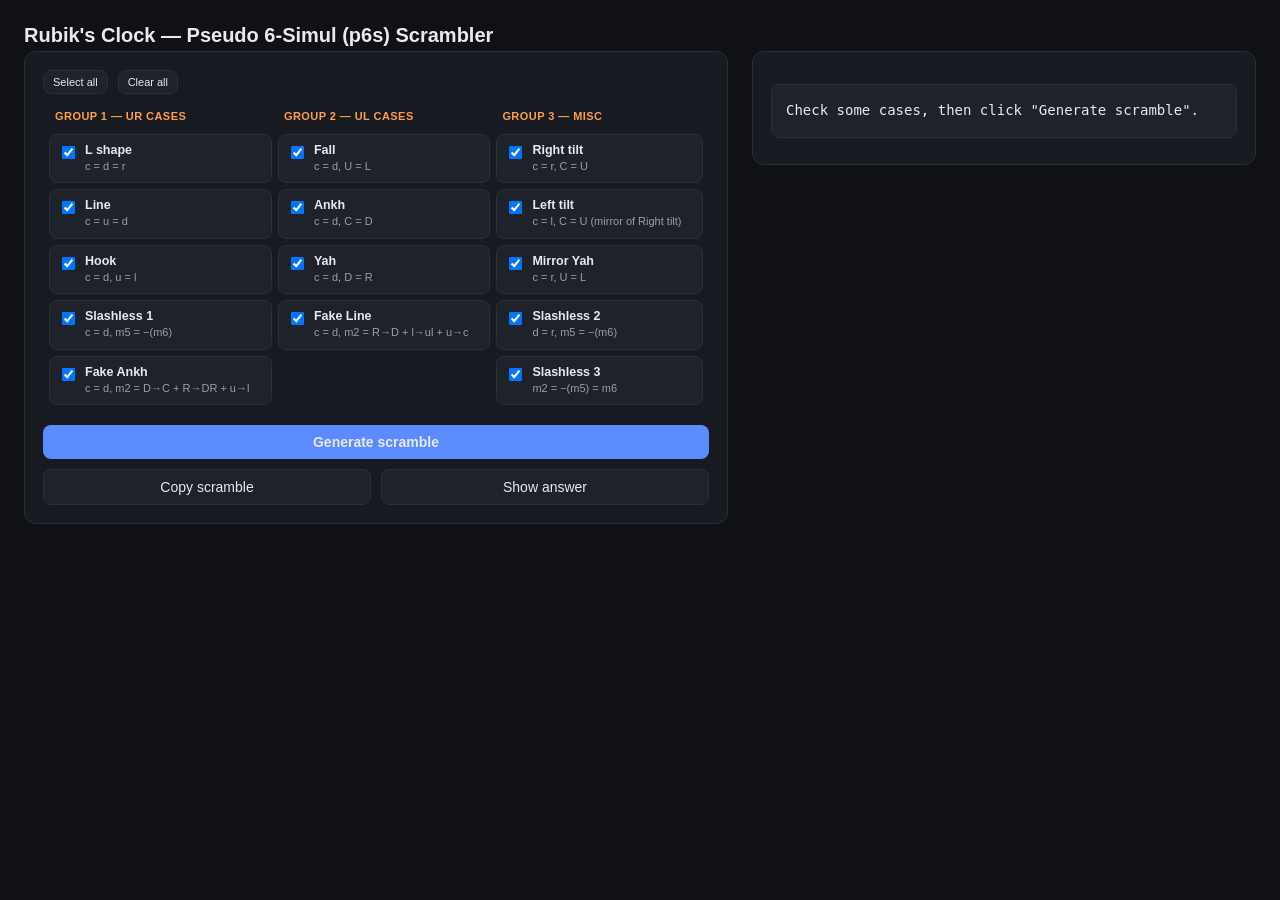
==== index.html @ 526c6798 "Add files via upload" ====
<!DOCTYPE html>
<html lang="en">
<head>
<meta charset="UTF-8">
<meta name="viewport" content="width=device-width, initial-scale=1.0">
<title>Rubik's Clock p6s Scrambler</title>
<link rel="stylesheet" href="style.css">
</head>
<body>

<h1>Rubik's Clock — Pseudo 6-Simul (p6s) Scrambler</h1>

<div class="layout">
  <div class="panel" style="flex:1 1 520px;">
    <div class="select-all-row">
      <button class="secondary" id="selectAllBtn">Select all</button>
      <button class="secondary" id="clearAllBtn">Clear all</button>
    </div>
    <table class="case-table" id="caseTable"></table>

    <button id="genBtn" style="margin-top:14px;">Generate scramble</button>
    <div class="footer-row">
      <button class="secondary" id="copyBtn">Copy scramble</button>
      <button class="secondary" id="answerBtn">Show answer</button>
    </div>

    <div class="answer-box" id="answerBox"></div>
  </div>

  <div class="panel">
    <div class="scramble-box" id="scrambleBox">Check some cases, then click "Generate scramble".</div>
    <div class="meta-tag" id="metaTag"></div>
    <div class="draw-wrap" id="drawWrap"></div>
  </div>
</div>
<script src="script.js"></script>
</body>
</html>
---- style.css ----
:root{
    --bg:#0f1115; --panel:#171a21; --panel2:#1e222b; --border:#2a2f3a;
    --text:#e8eaed; --dim:#9aa0ab; --accent:#5b8cff; --accent2:#ff9d4d; --good:#4caf7d;
  }
  *{box-sizing:border-box;}
  body{margin:0; font-family:-apple-system,BlinkMacSystemFont,"Segoe UI",Roboto,Helvetica,Arial,sans-serif; background:var(--bg); color:var(--text); padding:24px;}
  h1{font-size:20px; margin:0 0 4px;}
  .sub{color:var(--dim); font-size:13px; margin-bottom:20px;}
  .layout{display:flex; gap:24px; flex-wrap:wrap; align-items:flex-start;}
  .panel{background:var(--panel); border:1px solid var(--border); border-radius:12px; padding:18px; flex:1 1 320px; min-width:300px;}
  .case-table{width:100%; border-collapse:separate; border-spacing:6px;}
  .case-table th{font-size:11px; text-transform:uppercase; letter-spacing:.04em; color:var(--accent2); font-weight:700; text-align:left; padding:2px 6px 6px;}
  .case-cell{background:var(--panel2); border:1px solid var(--border); border-radius:8px; padding:8px; vertical-align:top;}
  .case-cell:hover{border-color:var(--accent);}
  .case-cell.empty{background:transparent; border:none;}
  .case-cell .row{display:flex; align-items:flex-start; gap:7px;}
  .case-cell input{margin-top:3px;}
  .case-cell .lbl{font-size:12.5px; cursor:pointer;}
  .case-cell .lbl .name{font-weight:600; display:block;}
  .case-cell .lbl .desc{display:block; color:var(--dim); font-size:11px; margin-top:2px; line-height:1.4;}
  .select-all-row{display:flex; gap:10px; margin-bottom:8px;}
  .select-all-row button{width:auto; font-size:11px; padding:5px 9px; background:var(--panel2); border:1px solid var(--border); color:var(--dim); font-weight:500;}
  button{font-size:14px; padding:9px 12px; border-radius:8px; border:none; background:var(--accent); color:var(--text); font-weight:600; cursor:pointer; width:100%;}
  button:hover{filter:brightness(1.08);}
  button.secondary{background:var(--panel2); border:1px solid var(--border); color:var(--text); font-weight:500;}
  .footer-row{display:flex; gap:10px; margin-top:10px;}
  .scramble-box{background:var(--panel2); border:1px solid var(--border); border-radius:8px; padding:14px; font-family:"SF Mono",Menlo,Consolas,monospace; font-size:14px; line-height:1.7; word-break:break-all; margin-top:14px; min-height:48px;}
  .scramble-box .tag{color:var(--accent2); font-weight:600; margin-right:2px;}
  .meta-tag{font-size:11px; color:var(--dim); margin-top:8px;}
  .draw-wrap{display:flex; gap:28px; justify-content:center; flex-wrap:wrap; margin-top:6px;}
  .face{text-align:center;}
  .face h3{font-size:13px; color:var(--dim); font-weight:600; margin:0 0 8px; text-transform:uppercase; letter-spacing:.04em;}
  .grid3{display:grid; grid-template-columns:repeat(3,1fr); gap:6px; width:198px; margin:0 auto;}
  .dial-cell{display:flex; flex-direction:column; align-items:center; gap:3px;}
  .dial-label{font-size:10px; color:var(--dim);}
  svg.dial{width:56px; height:56px;}
  .answer-box{background:var(--panel2); border:1px solid var(--border); border-radius:8px; padding:14px; margin-top:14px; font-family:"SF Mono",Menlo,Consolas,monospace; font-size:13px; line-height:1.9; display:none;}
  .answer-box.show{display:block;}
  .answer-box .caseline{color:var(--good); font-weight:600; margin-bottom:6px; font-family:-apple-system,sans-serif;}
  .note{font-size:12px; color:var(--dim); margin-top:16px; line-height:1.5; border-top:1px solid var(--border); padding-top:12px;}
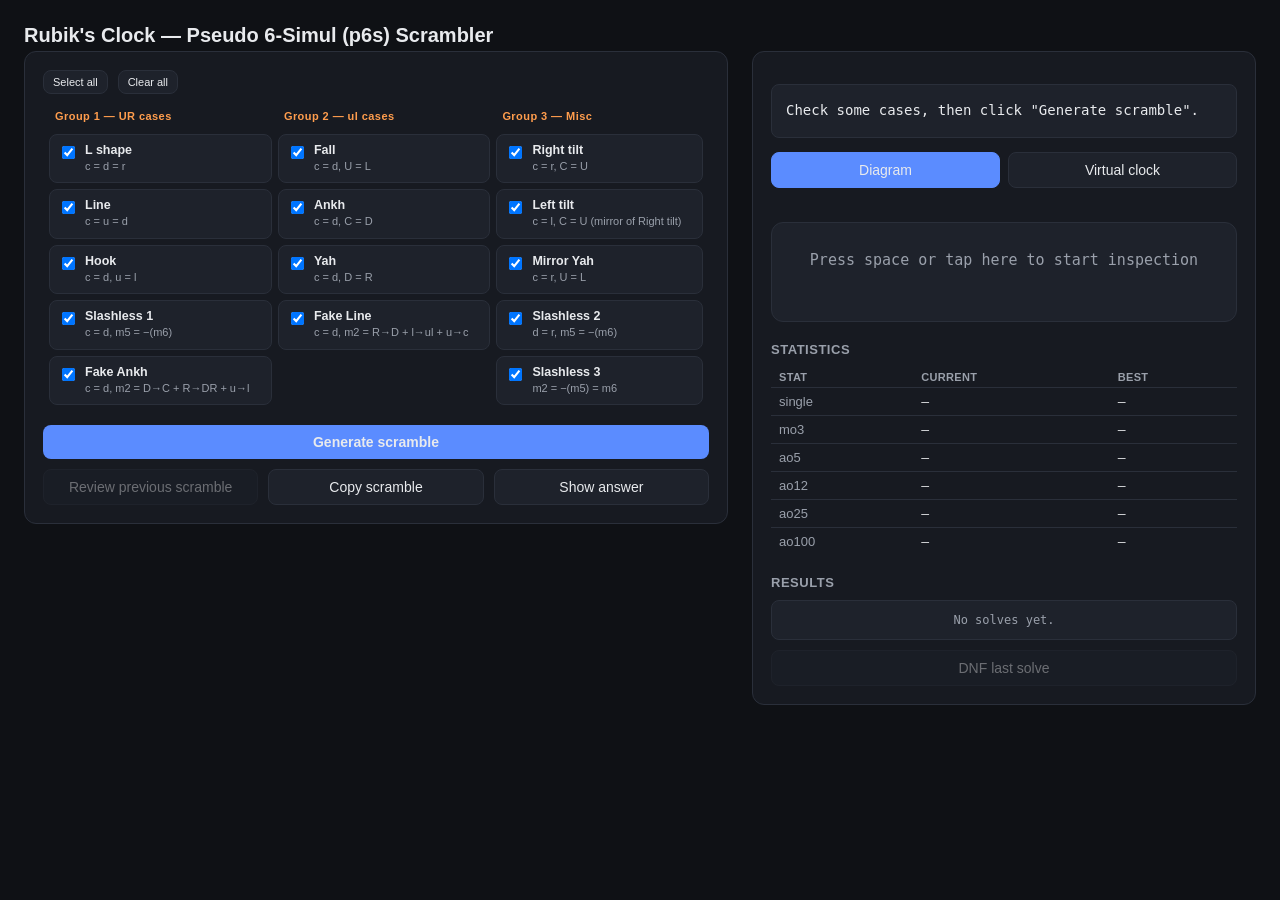
==== commit c10cd750: "Virtual Clock and Timer Update" ====
--- a/index.html
+++ b/index.html
@@ -20,17 +20,54 @@
 
     <button id="genBtn" style="margin-top:14px;">Generate scramble</button>
     <div class="footer-row">
+      <button class="secondary" id="reviewPrevBtn" disabled>Review previous scramble</button>
       <button class="secondary" id="copyBtn">Copy scramble</button>
       <button class="secondary" id="answerBtn">Show answer</button>
     </div>
 
     <div class="answer-box" id="answerBox"></div>
+
+    <div class="review-box" id="reviewBox"></div>
   </div>
 
   <div class="panel">
     <div class="scramble-box" id="scrambleBox">Check some cases, then click "Generate scramble".</div>
     <div class="meta-tag" id="metaTag"></div>
+
+    <div class="mode-row">
+      <button class="secondary mode-btn active" id="modeScrambleBtn">Diagram</button>
+      <button class="secondary mode-btn" id="modeVirtualBtn">Virtual clock</button>
+    </div>
+
     <div class="draw-wrap" id="drawWrap"></div>
+
+    <div class="virtual-clock-wrap" id="virtualClockWrap" style="display:none;">
+      <div class="vc-controls">
+        <button class="secondary" id="vcFlipX2Btn">x2</button>
+        <button class="secondary" id="vcFlipY2Btn">y2</button>
+        <button class="secondary" id="vcZBtn">z</button>
+        <button class="secondary" id="vcZPrimeBtn">z'</button>
+        <span class="vc-view-label" id="vcViewLabel">Viewing: Front</span>
+      </div>
+      <div class="vc-grid" id="vcGrid"></div>
+      <div class="vc-hint">Drag a corner dial to turn it. Click a corner's pin toggle to flip that pin up/down.</div>
+    </div>
+
+    <div class="timer-box" id="timerBox" tabindex="0">
+      <div class="timer-display" id="timerDisplay">Press space or tap here to start inspection</div>
+      <div class="timer-note" id="timerNote"></div>
+    </div>
+
+    <div class="stats-panel">
+      <h3>Statistics</h3>
+      <table class="stats-table" id="statsTable"></table>
+    </div>
+
+    <div class="results-panel">
+      <h3>Results</h3>
+      <div class="results-list" id="resultsList"><div class="results-empty">No solves yet.</div></div>
+      <button class="secondary" id="dnfBtn" style="margin-top:10px;" disabled>DNF last solve</button>
+    </div>
   </div>
 </div>
 <script src="script.js"></script>
--- a/style.css
+++ b/style.css
@@ -9,7 +9,7 @@
   .layout{display:flex; gap:24px; flex-wrap:wrap; align-items:flex-start;}
   .panel{background:var(--panel); border:1px solid var(--border); border-radius:12px; padding:18px; flex:1 1 320px; min-width:300px;}
   .case-table{width:100%; border-collapse:separate; border-spacing:6px;}
-  .case-table th{font-size:11px; text-transform:uppercase; letter-spacing:.04em; color:var(--accent2); font-weight:700; text-align:left; padding:2px 6px 6px;}
+  .case-table th{font-size:11px; letter-spacing:.04em; color:var(--accent2); font-weight:700; text-align:left; padding:2px 6px 6px;}
   .case-cell{background:var(--panel2); border:1px solid var(--border); border-radius:8px; padding:8px; vertical-align:top;}
   .case-cell:hover{border-color:var(--accent);}
   .case-cell.empty{background:transparent; border:none;}
@@ -36,5 +36,77 @@
   svg.dial{width:56px; height:56px;}
   .answer-box{background:var(--panel2); border:1px solid var(--border); border-radius:8px; padding:14px; margin-top:14px; font-family:"SF Mono",Menlo,Consolas,monospace; font-size:13px; line-height:1.9; display:none;}
   .answer-box.show{display:block;}
-  .answer-box .caseline{color:var(--good); font-weight:600; margin-bottom:6px; font-family:-apple-system,sans-serif;}
+  .answer-box .caseline, .review-box .caseline{color:var(--good); font-weight:600; margin-bottom:6px; font-family:-apple-system,sans-serif;}
   .note{font-size:12px; color:var(--dim); margin-top:16px; line-height:1.5; border-top:1px solid var(--border); padding-top:12px;}
+  .timer-box{
+    margin-top:20px; padding:28px 16px; border-radius:12px; border:1px solid var(--border);
+    background:var(--panel2); text-align:center; cursor:pointer; user-select:none;
+    -webkit-user-select:none; -webkit-tap-highlight-color:transparent; outline:none;
+  }
+  .timer-box:focus{border-color:var(--accent);}
+  .timer-display{
+    font-family:"SF Mono",Menlo,Consolas,monospace; font-size:15px; color:var(--dim);
+    transition:color .15s;
+  }
+  .timer-display.big{font-size:44px; font-weight:700; color:var(--text);}
+  .timer-display.inspecting{color:var(--accent2);}
+  .timer-display.solving{color:var(--good);}
+  .timer-display.dnf{color:#e05a5a;}
+  .timer-note{font-size:12px; color:var(--dim); margin-top:8px; min-height:16px;}
+  button:disabled{opacity:.4; cursor:not-allowed; filter:none;}
+  .stats-panel{margin-top:20px;}
+  .stats-panel h3{font-size:13px; color:var(--dim); font-weight:600; margin:0 0 10px; text-transform:uppercase; letter-spacing:.04em;}
+  .stats-table{width:100%; border-collapse:collapse; font-size:13px;}
+  .stats-table th{text-align:left; font-weight:600; color:var(--dim); font-size:11px; text-transform:uppercase; letter-spacing:.03em; padding:4px 8px; border-bottom:1px solid var(--border);}
+  .stats-table td{padding:6px 8px; border-bottom:1px solid var(--border); font-family:"SF Mono",Menlo,Consolas,monospace;}
+  .stats-table td.label{font-family:-apple-system,sans-serif; color:var(--dim); font-weight:500;}
+  .stats-table tr:last-child td{border-bottom:none;}
+  .results-panel{margin-top:20px;}
+  .results-panel h3{font-size:13px; color:var(--dim); font-weight:600; margin:0 0 10px; text-transform:uppercase; letter-spacing:.04em;}
+  .results-list{max-height:220px; overflow-y:auto; background:var(--panel2); border:1px solid var(--border); border-radius:8px; font-family:"SF Mono",Menlo,Consolas,monospace; font-size:13px;}
+  .results-list .result-row{display:flex; justify-content:space-between; padding:6px 12px; border-bottom:1px solid var(--border);}
+  .results-list .result-row:last-child{border-bottom:none;}
+  .results-list .result-row.dnf{color:#e05a5a;}
+  .results-list .result-num{color:var(--dim); margin-right:10px;}
+  .results-list .penalty-tag{color:var(--accent2); margin-left:6px; font-size:11px;}
+  .results-empty{color:var(--dim); font-size:12px; padding:12px; text-align:center;}
+  .review-box{
+    background:var(--panel2); border:1px solid var(--border); border-radius:8px;
+    padding:14px; margin-top:14px; font-size:13px; line-height:1.7; display:none;
+  }
+  .review-box.show{display:block;}
+  .review-box .review-title{color:var(--good); font-weight:600; margin-bottom:6px; font-size:13px;}
+  .review-box .review-scramble{font-family:"SF Mono",Menlo,Consolas,monospace; font-size:13px; word-break:break-all; margin-bottom:8px; color:var(--text);}
+  .review-box .review-scramble .tag{color:var(--accent2); font-weight:600;}
+  .review-box .review-orient{font-family:"SF Mono",Menlo,Consolas,monospace; font-size:12.5px;}
+  .mode-row{display:flex; gap:8px; margin:14px 0;}
+  .mode-btn{width:auto; flex:1;}
+  .mode-btn.active{background:var(--accent); border-color:var(--accent); color:var(--text);}
+  .vc-controls{display:flex; align-items:center; gap:10px; margin-bottom:14px;}
+  .vc-controls button{width:auto; padding:8px 14px;}
+  .vc-controls button.active{background:var(--accent); border-color:var(--accent); color:var(--text);}
+  .vc-view-label{font-size:12px; color:var(--dim); margin-left:auto;}
+  .virtual-clock-wrap{margin-top:6px;}
+  .vc-grid{
+    position:relative; display:grid; grid-template-columns:repeat(3,1fr); gap:10px; width:272px; margin:0 auto;
+  }
+  .vc-cell{
+    position:relative; width:84px; height:84px; border-radius:50%;
+    background:#1e222b; border:2px solid #3a4050; touch-action:none;
+  }
+  .vc-cell.corner{cursor:grab; border-color:var(--accent);}
+  .vc-cell.corner:active{cursor:grabbing;}
+  .vc-hand{
+    position:absolute; left:50%; top:50%; width:3px; height:34px;
+    background:var(--accent); transform-origin:50% 100%; margin-left:-1.5px; margin-top:-34px;
+    border-radius:2px; pointer-events:none;
+  }
+  .vc-center-dot{position:absolute; left:50%; top:50%; width:5px; height:5px; margin-left:-2.5px; margin-top:-2.5px; border-radius:50%; background:var(--accent2); pointer-events:none;}
+  .vc-marker{position:absolute; width:6px; height:6px; margin-left:-3px; margin-top:-3px; border-radius:50%; background:#e05a5a; pointer-events:none;}
+  .vc-pin{
+    position:absolute; width:20px; height:20px; border-radius:50%; transform:translate(-50%,-50%);
+    background:var(--panel2); border:2px solid var(--border); cursor:pointer; z-index:2;
+    box-shadow:0 0 0 3px var(--panel);
+  }
+  .vc-pin.up{background:var(--good); border-color:var(--good);}
+  .vc-hint{font-size:11.5px; color:var(--dim); margin-top:12px; text-align:center;}
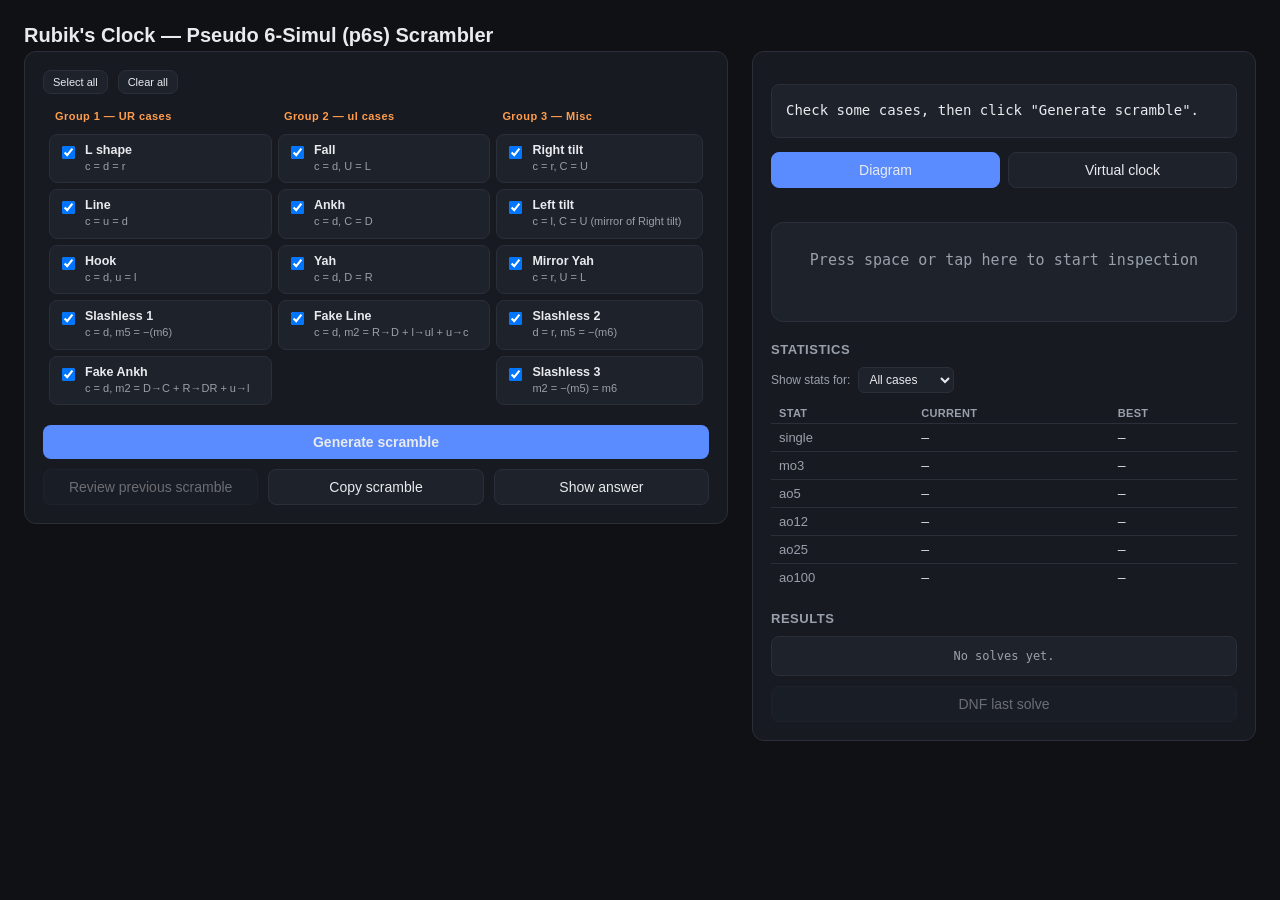
==== commit 6b8619c7: "Stats Update" ====
--- a/index.html
+++ b/index.html
@@ -60,6 +60,10 @@
 
     <div class="stats-panel">
       <h3>Statistics</h3>
+      <div class="stats-filter-row">
+        <label for="statsFilterSelect">Show stats for:</label>
+        <select id="statsFilterSelect"><option value="all">All cases</option></select>
+      </div>
       <table class="stats-table" id="statsTable"></table>
     </div>
 
--- a/style.css
+++ b/style.css
@@ -70,6 +70,11 @@
   .results-list .result-num{color:var(--dim); margin-right:10px;}
   .results-list .penalty-tag{color:var(--accent2); margin-left:6px; font-size:11px;}
   .results-empty{color:var(--dim); font-size:12px; padding:12px; text-align:center;}
+  .stats-filter-row{display:flex; align-items:center; gap:8px; margin-bottom:10px; font-size:12px; color:var(--dim);}
+  .stats-filter-row select{background:var(--panel2); color:var(--text); border:1px solid var(--border); border-radius:6px; padding:4px 6px; font-size:12px;}
+  .results-list .result-row{align-items:center;}
+  .results-list .case-label{color:var(--dim); font-size:11.5px;}
+  .results-list .case-select{background:var(--panel2); color:var(--dim); border:1px solid var(--border); border-radius:5px; padding:2px 4px; font-size:11px; max-width:130px;}
   .review-box{
     background:var(--panel2); border:1px solid var(--border); border-radius:8px;
     padding:14px; margin-top:14px; font-size:13px; line-height:1.7; display:none;
